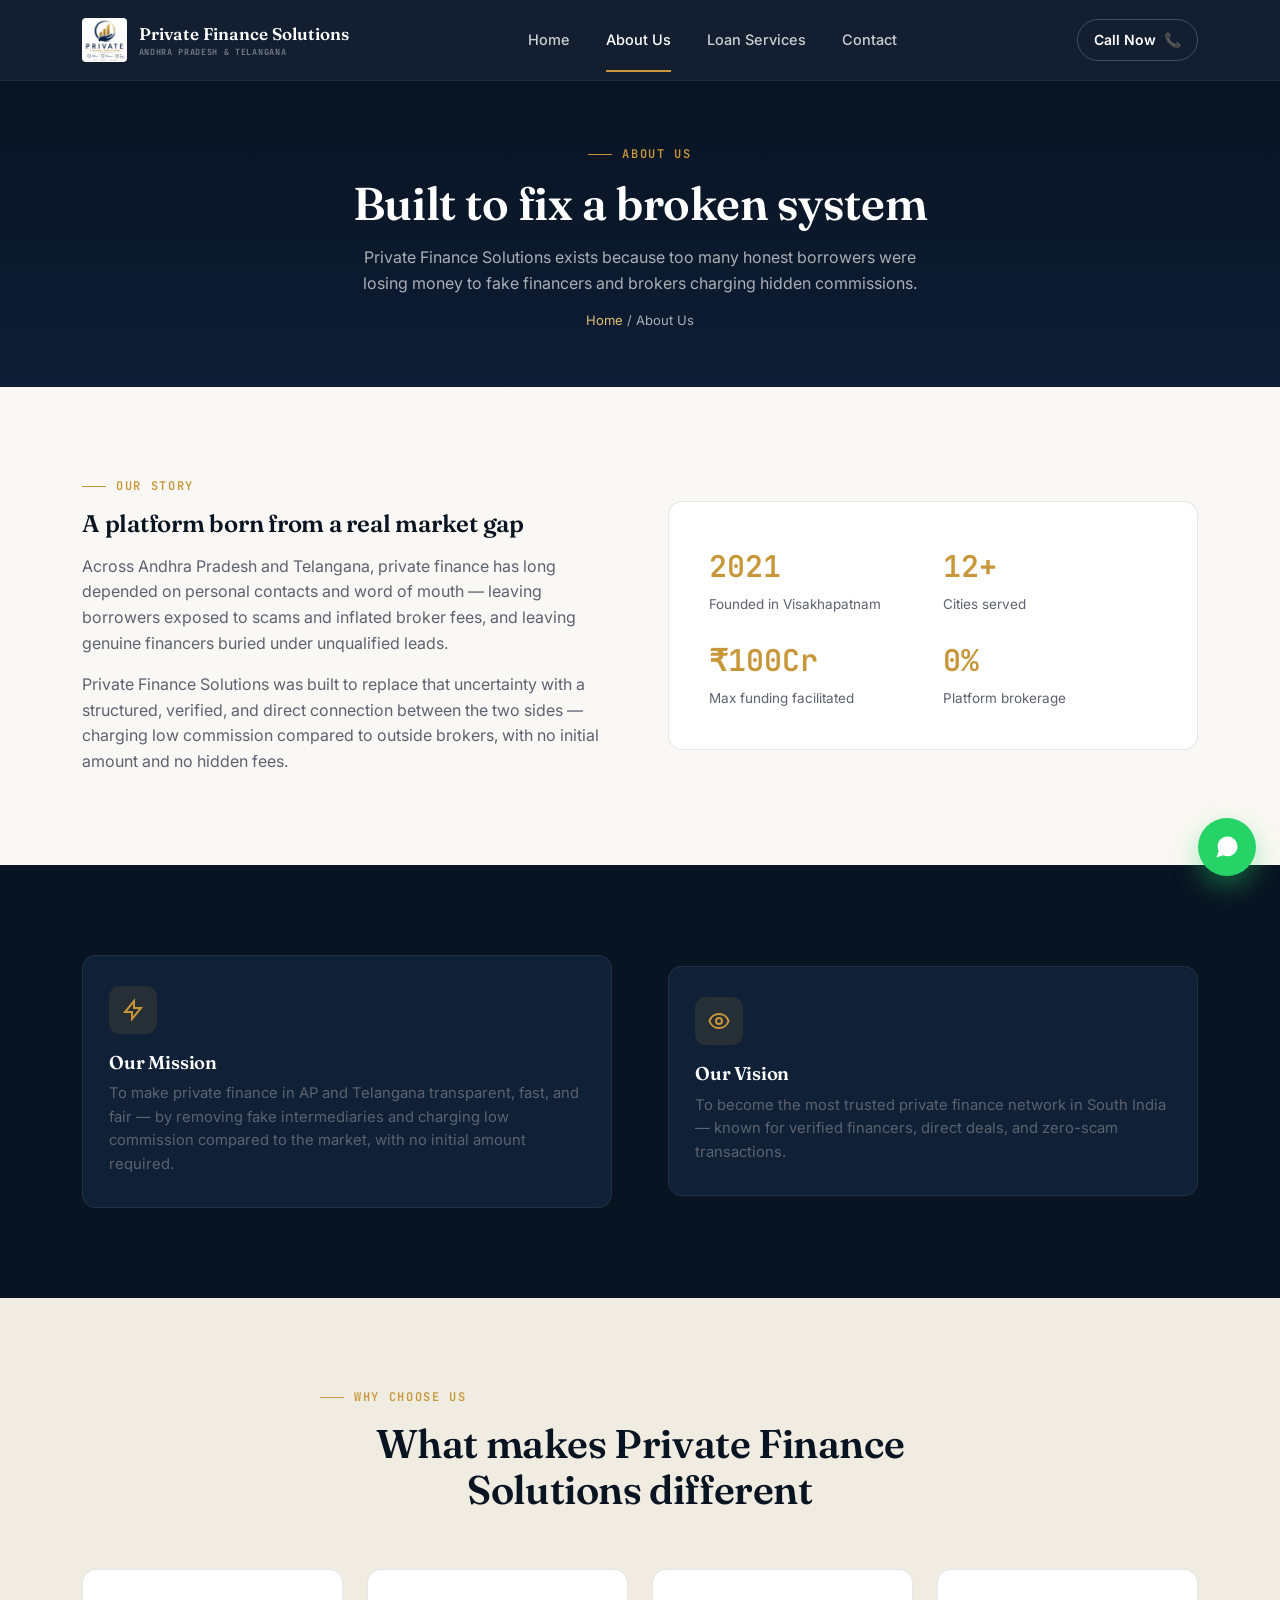
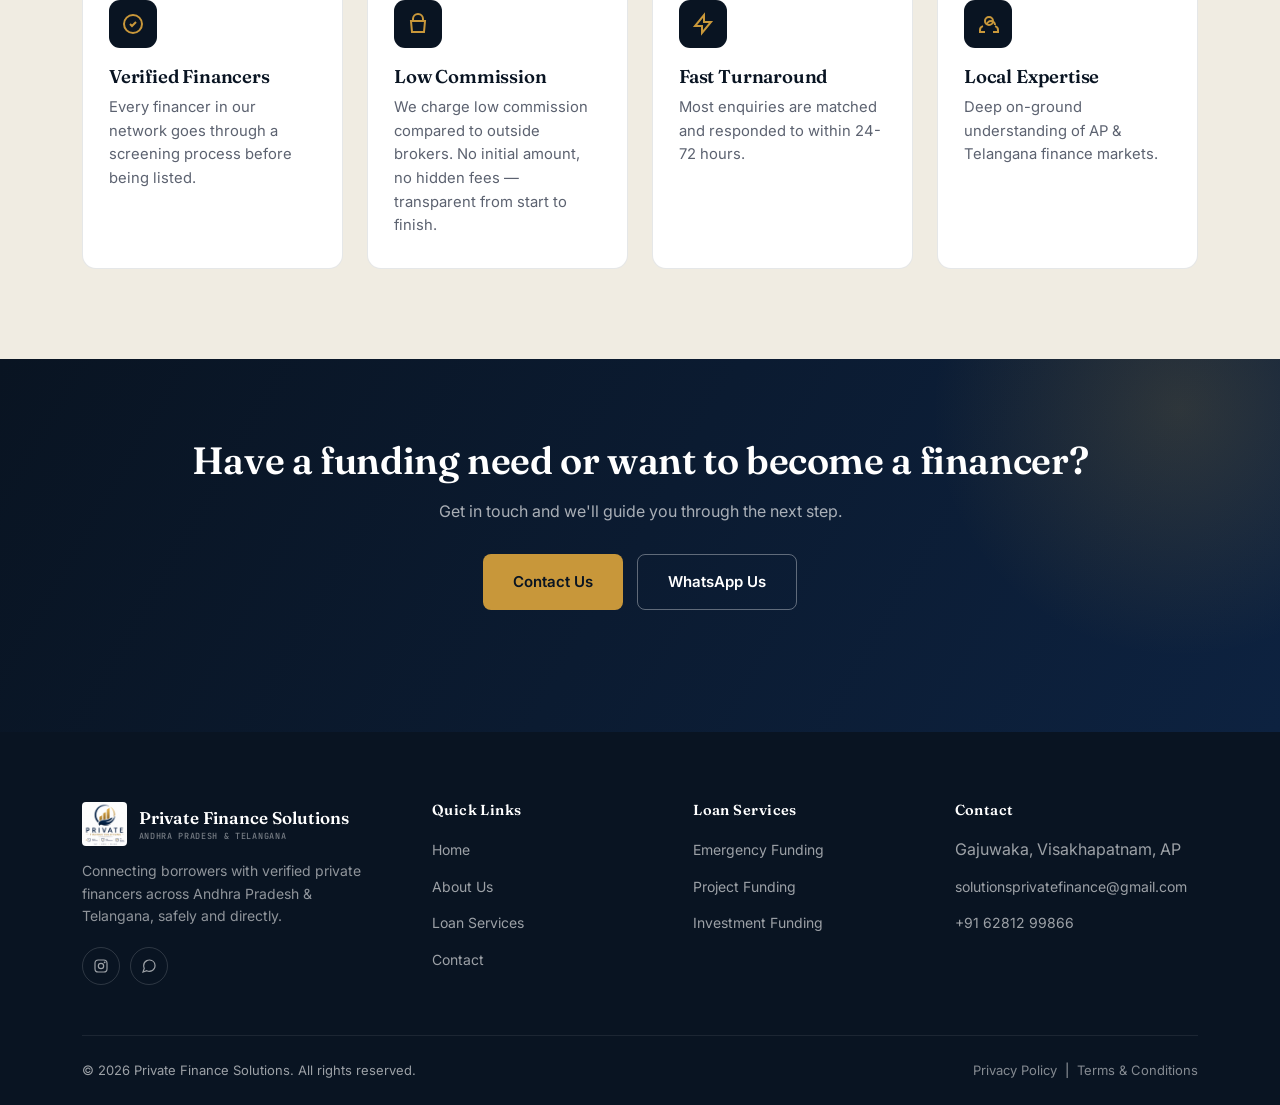
==== about.html @ b0c2c8c5 "Add files via upload" ====
<!DOCTYPE html>
<html lang="en">
<head>
<meta charset="UTF-8">
<meta name="viewport" content="width=device-width, initial-scale=1.0">
<title>About Us | Private Finance Solutions</title>
<meta name="description" content="Learn about Private Finance Solutions — our mission to build a transparent, direct private finance network across Andhra Pradesh and Telangana.">
<link rel="canonical" href="https://www.privatefinancesolutions.in/about.html">
<link rel="icon" type="image/svg+xml" href="favicon.svg">

<meta property="og:type" content="website">
<meta property="og:site_name" content="Private Finance Solutions">
<meta property="og:title" content="About Us | Private Finance Solutions">
<meta property="og:description" content="Our mission to build a transparent, direct private finance network across Andhra Pradesh and Telangana.">
<meta property="og:url" content="https://www.privatefinancesolutions.in/about.html">
<meta property="og:locale" content="en_IN">

<meta name="twitter:card" content="summary_large_image">
<meta name="twitter:title" content="About Us | Private Finance Solutions">
<meta name="twitter:description" content="Our mission to build a transparent, direct private finance network across Andhra Pradesh and Telangana.">

<link rel="stylesheet" href="style.css">
<script type="application/ld+json">
{
  "@context": "https://schema.org",
  "@type": "AboutPage",
  "name": "About Private Finance Solutions",
  "url": "https://www.privatefinancesolutions.in/about.html",
  "isPartOf": {"@type": "WebSite", "name": "Private Finance Solutions", "url": "https://www.privatefinancesolutions.in/index.html"}
}
</script>
</head>
<body>

<header>
  <div class="header-inner">
    <a href="index.html" class="logo"><img src="logo.png" alt="Private Finance Solutions Logo" class="logo-img"><span class="logo-text"><span class="logo-main">Private Finance Solutions</span><span class="logo-region">Andhra Pradesh &amp; Telangana</span></span></a>
    <nav class="main-nav">
      <a href="index.html">Home</a>
      <a href="about.html" class="active">About Us</a>
      <a href="services.html">Loan Services</a>
      <a href="contact.html">Contact</a>
    </nav>
    <div class="header-cta">
      <a href="#" class="btn-call" data-call><span>Call Now</span> 📞</a>
      <button class="menu-toggle" aria-label="Toggle menu">☰</button>
    </div>
  </div>
</header>

<section class="page-hero">
  <div class="container">
    <span class="eyebrow" style="justify-content:center;">About Us</span>
    <h1>Built to fix a broken system</h1>
    <p>Private Finance Solutions exists because too many honest borrowers were losing money to fake financers and brokers charging hidden commissions.</p>
    <p class="breadcrumb"><a href="index.html">Home</a> / About Us</p>
  </div>
</section>

<section>
  <div class="container split">
    <div class="reveal">
      <span class="eyebrow">Our Story</span>
      <h2 style="margin-top:14px;">A platform born from a real market gap</h2>
      <p style="color:var(--ink-soft); margin-top:16px; font-size:16px;">Across Andhra Pradesh and Telangana, private finance has long depended on personal contacts and word of mouth — leaving borrowers exposed to scams and inflated broker fees, and leaving genuine financers buried under unqualified leads.</p>
      <p style="color:var(--ink-soft); margin-top:16px; font-size:16px;">Private Finance Solutions was built to replace that uncertainty with a structured, verified, and direct connection between the two sides — charging low commission compared to outside brokers, with no initial amount and no hidden fees.</p>
    </div>
    <div class="card reveal" style="padding:40px;">
      <div class="grid-3" style="grid-template-columns:1fr 1fr; gap:20px;">
        <div><div style="font-family:'JetBrains Mono',monospace; font-size:30px; color:var(--gold); font-weight:600;">2021</div><div style="font-size:13.5px; color:var(--ink-soft); margin-top:4px;">Founded in Visakhapatnam</div></div>
        <div><div style="font-family:'JetBrains Mono',monospace; font-size:30px; color:var(--gold); font-weight:600;">12+</div><div style="font-size:13.5px; color:var(--ink-soft); margin-top:4px;">Cities served</div></div>
        <div><div style="font-family:'JetBrains Mono',monospace; font-size:30px; color:var(--gold); font-weight:600;">₹100Cr</div><div style="font-size:13.5px; color:var(--ink-soft); margin-top:4px;">Max funding facilitated</div></div>
        <div><div style="font-family:'JetBrains Mono',monospace; font-size:30px; color:var(--gold); font-weight:600;">0%</div><div style="font-size:13.5px; color:var(--ink-soft); margin-top:4px;">Platform brokerage</div></div>
      </div>
    </div>
  </div>
</section>

<section class="bg-navy">
  <div class="container">
    <div class="split">
      <div class="card-dark card reveal">
        <div class="icon"><svg fill="none" stroke="currentColor" stroke-width="2" viewBox="0 0 24 24"><path d="M13 10V3L4 14h7v7l9-11h-7z"/></svg></div>
        <h3>Our Mission</h3>
        <p>To make private finance in AP and Telangana transparent, fast, and fair — by removing fake intermediaries and charging low commission compared to the market, with no initial amount required.</p>
      </div>
      <div class="card-dark card reveal">
        <div class="icon"><svg fill="none" stroke="currentColor" stroke-width="2" viewBox="0 0 24 24"><path d="M15 12a3 3 0 11-6 0 3 3 0 016 0z"/><path d="M2.46 12C3.73 7.94 7.52 5 12 5s8.27 2.94 9.54 7c-1.27 4.06-5.06 7-9.54 7s-8.27-2.94-9.54-7z"/></svg></div>
        <h3>Our Vision</h3>
        <p>To become the most trusted private finance network in South India — known for verified financers, direct deals, and zero-scam transactions.</p>
      </div>
    </div>
  </div>
</section>

<section class="bg-dim">
  <div class="container">
    <div class="section-head center reveal">
      <span class="eyebrow">Why Choose Us</span>
      <h2>What makes Private Finance Solutions different</h2>
    </div>
    <div class="grid-4">
      <div class="card reveal">
        <div class="icon"><svg fill="none" stroke="currentColor" stroke-width="2" viewBox="0 0 24 24"><path d="M9 12l2 2 4-4m6 2a9 9 0 11-18 0 9 9 0 0118 0z"/></svg></div>
        <h3>Verified Financers</h3>
        <p>Every financer in our network goes through a screening process before being listed.</p>
      </div>
      <div class="card reveal">
        <div class="icon"><svg fill="none" stroke="currentColor" stroke-width="2" viewBox="0 0 24 24"><path d="M17 9V7a5 5 0 00-10 0v2M5 9h14l-1 11H6L5 9z"/></svg></div>
        <h3>Low Commission</h3>
        <p>We charge low commission compared to outside brokers. No initial amount, no hidden fees — transparent from start to finish.</p>
      </div>
      <div class="card reveal">
        <div class="icon"><svg fill="none" stroke="currentColor" stroke-width="2" viewBox="0 0 24 24"><path d="M13 10V3L4 14h7v7l9-11h-7z"/></svg></div>
        <h3>Fast Turnaround</h3>
        <p>Most enquiries are matched and responded to within 24-72 hours.</p>
      </div>
      <div class="card reveal">
        <div class="icon"><svg fill="none" stroke="currentColor" stroke-width="2" viewBox="0 0 24 24"><path d="M17 20h5v-2a4 4 0 00-3-3.87M9 20H4v-2a4 4 0 013-3.87m6-1.13a4 4 0 100-8 4 4 0 000 8zm6 0a4 4 0 10-8 0"/></svg></div>
        <h3>Local Expertise</h3>
        <p>Deep on-ground understanding of AP &amp; Telangana finance markets.</p>
      </div>
    </div>
  </div>
</section>

<section class="cta-band">
  <div class="container">
    <h2 class="reveal">Have a funding need or want to become a financer?</h2>
    <p class="reveal">Get in touch and we'll guide you through the next step.</p>
    <div class="hero-actions reveal">
      <a href="contact.html" class="btn btn-primary">Contact Us</a>
      <a href="#" class="btn btn-outline" data-whatsapp>WhatsApp Us</a>
    </div>
  </div>
</section>

<footer>
  <div class="container">
    <div class="footer-grid">
      <div class="footer-brand">
        <a href="index.html" class="logo"><img src="logo.png" alt="Private Finance Solutions Logo" class="logo-img"><span class="logo-text"><span class="logo-main">Private Finance Solutions</span><span class="logo-region">Andhra Pradesh &amp; Telangana</span></span></a>
        <p>Connecting borrowers with verified private financers across Andhra Pradesh &amp; Telangana, safely and directly.</p>
        <div class="social-row">
          <a href="https://www.instagram.com/private_finance_solutions" target="_blank" aria-label="Instagram"><svg fill="none" stroke="currentColor" stroke-width="1.8" viewBox="0 0 24 24"><rect x="3" y="3" width="18" height="18" rx="5"/><circle cx="12" cy="12" r="4"/><circle cx="17.5" cy="6.5" r="0.5" fill="currentColor"/></svg></a>
          <a href="#" data-whatsapp aria-label="WhatsApp"><svg fill="none" stroke="currentColor" stroke-width="1.8" viewBox="0 0 24 24"><path d="M21 11.5a8.38 8.38 0 01-.9 3.8 8.5 8.5 0 01-7.6 4.7 8.38 8.38 0 01-3.8-.9L3 21l1.9-5.7a8.38 8.38 0 01-.9-3.8 8.5 8.5 0 014.7-7.6 8.38 8.38 0 013.8-.9h.5a8.48 8.48 0 018 8v.5z"/></svg></a>
        </div>
      </div>
      <div>
        <h4>Quick Links</h4>
        <ul>
          <li><a href="index.html">Home</a></li>
          <li><a href="about.html">About Us</a></li>
          <li><a href="services.html">Loan Services</a></li>
          <li><a href="contact.html">Contact</a></li>
        </ul>
      </div>
      <div>
        <h4>Loan Services</h4>
        <ul>
          <li><a href="services.html#emergency">Emergency Funding</a></li>
          <li><a href="services.html#project">Project Funding</a></li>
          <li><a href="services.html#investment">Investment Funding</a></li>
        </ul>
      </div>
      <div>
        <h4>Contact</h4>
        <ul>
          <li>Gajuwaka, Visakhapatnam, AP</li>
          <li><a href="mailto:solutionsprivatefinance@gmail.com">solutionsprivatefinance@gmail.com</a></li>
          <li><a href="tel:+916281299866">+91 62812 99866</a></li>
        </ul>
      </div>
    </div>
    <div class="footer-bottom">
      <span>© 2026 Private Finance Solutions. All rights reserved.</span>
      <span><a href="#">Privacy Policy</a> &nbsp;|&nbsp; <a href="#">Terms &amp; Conditions</a></span>
    </div>
  </div>
</footer>

<a href="#" class="float-whatsapp" data-whatsapp aria-label="Chat on WhatsApp">
  <svg fill="currentColor" viewBox="0 0 24 24"><path d="M21 11.5a8.38 8.38 0 01-.9 3.8 8.5 8.5 0 01-7.6 4.7 8.38 8.38 0 01-3.8-.9L3 21l1.9-5.7a8.38 8.38 0 01-.9-3.8 8.5 8.5 0 014.7-7.6 8.38 8.38 0 013.8-.9h.5a8.48 8.48 0 018 8v.5z"/></svg>
</a>

<script src="script.js"></script>
</body>
</html>
---- style.css ----
@import url('https://fonts.googleapis.com/css2?family=Fraunces:opsz,wght@9..144,400;9..144,500;9..144,600;9..144,700&family=Inter:wght@400;500;600;700;800&family=JetBrains+Mono:wght@500;600&display=swap');

:root{
  --navy-deep:#091422;
  --navy:#102036;
  --navy-light:#1c3257;
  --gold:#c8973a;
  --gold-light:#e3c074;
  --gold-deep:#9c7427;
  --paper:#faf8f4;
  --paper-dim:#f0ece2;
  --ink:#161a22;
  --ink-soft:#5c6270;
  --whatsapp:#25d366;
  --line:rgba(9,20,34,0.1);
  --radius:14px;
}

*{box-sizing:border-box; margin:0; padding:0;}

html{scroll-behavior:smooth;}

body{
  font-family:'Inter', sans-serif;
  background:var(--paper);
  color:var(--ink);
  line-height:1.6;
  -webkit-font-smoothing:antialiased;
}

h1,h2,h3,h4{
  font-family:'Fraunces', serif;
  font-weight:600;
  line-height:1.15;
  color:var(--navy-deep);
  letter-spacing:-0.01em;
}

.eyebrow{
  font-family:'JetBrains Mono', monospace;
  font-size:12px;
  font-weight:600;
  letter-spacing:0.14em;
  text-transform:uppercase;
  color:var(--gold);
  display:flex;
  align-items:center;
  gap:10px;
}
.eyebrow::before{
  content:'';
  width:24px; height:1px;
  background:var(--gold);
}

a{color:inherit; text-decoration:none;}
ul{list-style:none;}
img{max-width:100%; display:block;}

.container{
  max-width:1180px;
  margin:0 auto;
  padding:0 32px;
}

@media (max-width:640px){
  .container{padding:0 20px;}
}

/* ===== HEADER ===== */
header{
  position:sticky; top:0; z-index:1000;
  background:rgba(10,22,40,0.96);
  backdrop-filter:blur(10px);
  border-bottom:1px solid rgba(255,255,255,0.06);
}
.header-inner{
  display:flex; align-items:center; justify-content:space-between;
  padding:18px 32px;
  max-width:1180px;
  margin:0 auto;
}
.logo{
  display:flex;
  align-items:center;
  gap:12px;
  text-decoration:none;
}
.logo img.logo-img{
  height:44px;
  width:auto;
  display:block;
  border-radius:4px;
  flex-shrink:0;
}
.logo-text{
  display:flex;
  flex-direction:column;
  line-height:1.25;
}
.logo-main{
  font-family:'Fraunces', serif;
  font-size:17px;
  font-weight:600;
  color:#fff;
  white-space:nowrap;
}
.logo-sub{
  font-family:'JetBrains Mono', monospace;
  font-size:9.5px;
  font-weight:600;
  letter-spacing:0.1em;
  text-transform:uppercase;
  color:var(--gold-light);
  margin-top:2px;
}
.logo-region{
  display:block;
  font-family:'JetBrains Mono', monospace;
  font-size:8.5px;
  font-weight:500;
  letter-spacing:0.08em;
  text-transform:uppercase;
  color:rgba(255,255,255,0.45);
  margin-top:3px;
  white-space:nowrap;
}
@media (max-width:480px){
  .logo-main{font-size:14px;}
  .logo-region{display:none;}
  .logo img.logo-img{height:36px;}
}
.logo .mark{
  width:44px; height:44px;
  flex-shrink:0;
  border-radius:50%;
  background:linear-gradient(145deg, var(--gold-light), var(--gold) 60%, var(--gold-deep));
  box-shadow:0 2px 8px rgba(200,155,60,0.35), inset 0 1px 1px rgba(255,255,255,0.4);
  display:flex; align-items:center; justify-content:center;
  position:relative;
}
.logo .mark svg{
  width:22px; height:22px;
  color:var(--navy-deep);
}
nav.main-nav{
  display:flex; align-items:center; gap:36px;
}
nav.main-nav a{
  color:rgba(255,255,255,0.78);
  font-size:14.5px;
  font-weight:500;
  transition:color .2s;
  position:relative;
}
nav.main-nav a:hover, nav.main-nav a.active{color:#fff;}
nav.main-nav a.active::after{
  content:'';
  position:absolute; left:0; right:0; bottom:-20px;
  height:2px; background:var(--gold);
}
.header-cta{
  display:flex; align-items:center; gap:14px;
}
.btn-call{
  display:flex; align-items:center; gap:8px;
  color:#fff; font-size:14px; font-weight:600;
  border:1px solid rgba(255,255,255,0.2);
  padding:9px 16px; border-radius:30px;
  transition:.2s;
}
.btn-call:hover{border-color:var(--gold); color:var(--gold);}

.menu-toggle{
  display:none;
  background:none; border:none; color:#fff;
  font-size:26px; cursor:pointer;
}

@media (max-width:900px){
  nav.main-nav{
    position:fixed; top:71px; left:0; right:0;
    background:var(--navy-deep);
    flex-direction:column;
    align-items:flex-start;
    padding:24px 32px;
    gap:20px;
    transform:translateY(-150%);
    transition:transform .3s ease;
    border-bottom:1px solid rgba(255,255,255,0.08);
  }
  nav.main-nav.open{transform:translateY(0);}
  nav.main-nav a.active::after{display:none;}
  .header-cta .btn-call span{display:none;}
  .menu-toggle{display:block;}
}

@media (max-width:380px){
  .logo-main{font-size:16px;}
  .logo-sub{font-size:8.5px;}
}

/* ===== BUTTONS ===== */
.btn{
  display:inline-flex; align-items:center; justify-content:center; gap:8px;
  padding:15px 30px;
  font-size:15px; font-weight:600;
  border-radius:8px;
  border:none;
  cursor:pointer;
  transition:.25s;
  font-family:'Inter', sans-serif;
}
.btn-primary{
  background:var(--gold);
  color:var(--navy-deep);
}
.btn-primary:hover{background:var(--gold-light); transform:translateY(-2px); box-shadow:0 10px 24px rgba(200,155,60,0.3);}
.btn-outline{
  background:transparent;
  border:1.5px solid rgba(255,255,255,0.35);
  color:#fff;
}
.btn-outline:hover{border-color:#fff; background:rgba(255,255,255,0.06);}
.btn-dark{
  background:var(--navy-deep);
  color:#fff;
}
.btn-dark:hover{background:var(--navy);}
.btn-whatsapp{
  background:var(--whatsapp);
  color:#fff;
}
.btn-whatsapp:hover{background:#1fb858;}
.btn-block{width:100%;}

/* ===== HERO ===== */
.hero{
  background:
    radial-gradient(circle at 85% 20%, rgba(200,155,60,0.14), transparent 45%),
    linear-gradient(180deg, var(--navy-deep) 0%, #0d1d35 100%);
  color:#fff;
  padding:90px 0 70px;
  position:relative;
  overflow:hidden;
}
.hero::after{
  content:'';
  position:absolute; inset:0;
  background-image:
    linear-gradient(rgba(255,255,255,0.025) 1px, transparent 1px),
    linear-gradient(90deg, rgba(255,255,255,0.025) 1px, transparent 1px);
  background-size:60px 60px;
  pointer-events:none;
}
.hero-grid{
  display:grid;
  grid-template-columns:1.15fr 0.85fr;
  gap:50px;
  align-items:center;
  position:relative; z-index:1;
}
.hero h1{
  color:#fff;
  font-size:clamp(36px,4.6vw,58px);
  margin:18px 0 20px;
}
.hero h1 em{
  font-style:italic;
  color:var(--gold-light);
}
.hero p.lead{
  font-size:18px;
  color:rgba(255,255,255,0.72);
  max-width:540px;
  margin-bottom:34px;
}
.hero-actions{display:flex; gap:14px; flex-wrap:wrap; margin-bottom:42px;}
.hero-trust{
  display:flex; gap:28px; flex-wrap:wrap;
  padding-top:28px;
  border-top:1px solid rgba(255,255,255,0.1);
}
.hero-trust .item{display:flex; align-items:center; gap:9px; font-size:14px; color:rgba(255,255,255,0.65);}
.hero-trust svg{width:18px; height:18px; flex-shrink:0; color:var(--gold);}

/* funding range card */
.fund-card{
  background:rgba(255,255,255,0.04);
  border:1px solid rgba(255,255,255,0.1);
  border-radius:18px;
  padding:36px 32px;
  backdrop-filter:blur(6px);
}
.fund-card .label{
  font-family:'JetBrains Mono', monospace;
  font-size:12px; letter-spacing:0.1em; text-transform:uppercase;
  color:rgba(255,255,255,0.5);
  margin-bottom:18px;
}
.fund-range{
  display:flex; align-items:baseline; justify-content:space-between;
  margin-bottom:8px;
}
.fund-range .num{
  font-family:'JetBrains Mono', monospace;
  font-weight:600;
  font-size:30px;
  color:#fff;
}
.fund-range .num.to{color:var(--gold-light); font-size:36px;}
.fund-bar{
  height:6px; border-radius:3px;
  background:rgba(255,255,255,0.1);
  margin:18px 0 26px;
  overflow:hidden;
}
.fund-bar i{
  display:block; height:100%; width:100%;
  background:linear-gradient(90deg, var(--gold), var(--gold-light));
  border-radius:3px;
}
.fund-stats{display:grid; grid-template-columns:1fr 1fr; gap:18px;}
.fund-stats div{
  border-top:1px solid rgba(255,255,255,0.1);
  padding-top:14px;
}
.fund-stats .n{font-family:'JetBrains Mono', monospace; font-size:22px; font-weight:600; color:#fff;}
.fund-stats .l{font-size:12.5px; color:rgba(255,255,255,0.5); margin-top:2px;}

@media (max-width:900px){
  .hero-grid{grid-template-columns:1fr;}
}

/* ===== SECTION GENERIC ===== */
section{padding:90px 0;}
.section-head{max-width:640px; margin-bottom:56px;}
.section-head.center{margin-left:auto; margin-right:auto; text-align:center;}
.section-head h2{font-size:clamp(28px,3.4vw,40px); margin-top:14px;}
.section-head p{color:var(--ink-soft); font-size:16.5px; margin-top:14px;}

.bg-navy{background:var(--navy-deep); color:#fff;}
.bg-navy h2, .bg-navy h3, .bg-navy h4{color:#fff;}
.bg-dim{background:var(--paper-dim);}

/* ===== PROBLEM/BENEFITS GRID ===== */
.grid-3{display:grid; grid-template-columns:repeat(3,1fr); gap:26px;}
.grid-4{display:grid; grid-template-columns:repeat(4,1fr); gap:24px;}
@media (max-width:900px){.grid-3, .grid-4{grid-template-columns:1fr 1fr;}}
@media (max-width:600px){.grid-3, .grid-4{grid-template-columns:1fr;}}

.card{
  background:#fff;
  border:1px solid var(--line);
  border-radius:var(--radius);
  padding:30px 26px;
  transition:.3s;
}
.card:hover{
  transform:translateY(-5px);
  box-shadow:0 20px 40px rgba(10,22,40,0.08);
  border-color:rgba(200,155,60,0.4);
}
.card .icon{
  width:48px; height:48px;
  border-radius:11px;
  background:var(--navy-deep);
  color:var(--gold);
  display:flex; align-items:center; justify-content:center;
  margin-bottom:18px;
}
.card .icon svg{width:24px; height:24px;}
.card h3{font-size:18.5px; margin-bottom:9px;}
.card p{color:var(--ink-soft); font-size:14.8px;}

/* dark variant card */
.card-dark{
  background:var(--navy);
  border:1px solid rgba(255,255,255,0.07);
  color:rgba(255,255,255,0.78);
}
.card-dark h3{color:#fff;}
.card-dark .icon{background:rgba(200,155,60,0.12); color:var(--gold);}

/* ===== PROCESS TIMELINE (real sequence -> numbers justified) ===== */
.process-track{
  display:grid;
  grid-template-columns:repeat(4,1fr);
  gap:0;
  position:relative;
  counter-reset:step;
}
.process-track::before{
  content:'';
  position:absolute; top:26px; left:6%; right:6%;
  height:1px;
  background:repeating-linear-gradient(90deg, var(--line) 0 8px, transparent 8px 16px);
  z-index:0;
}
.process-step{position:relative; z-index:1; padding:0 16px; text-align:left;}
.process-step .step-num{
  width:52px; height:52px;
  border-radius:50%;
  background:#fff;
  border:1.5px solid var(--navy-deep);
  color:var(--navy-deep);
  font-family:'JetBrains Mono', monospace;
  font-weight:600; font-size:16px;
  display:flex; align-items:center; justify-content:center;
  margin-bottom:20px;
}
.process-step h4{font-size:16.5px; margin-bottom:8px;}
.process-step p{font-size:14px; color:var(--ink-soft);}
@media (max-width:900px){
  .process-track{grid-template-columns:1fr 1fr; gap:36px 20px;}
  .process-track::before{display:none;}
}
@media (max-width:560px){.process-track{grid-template-columns:1fr;}}

/* ===== TESTIMONIALS ===== */
.testi-track{display:grid; grid-template-columns:repeat(3,1fr); gap:24px;}
@media (max-width:900px){.testi-track{grid-template-columns:1fr 1fr;}}
@media (max-width:640px){.testi-track{grid-template-columns:1fr;}}
.testi-card{
  background:#fff; border:1px solid var(--line); border-radius:var(--radius);
  padding:28px;
}
.testi-card .quote-mark{font-family:'Fraunces', serif; font-size:42px; color:var(--gold); line-height:1; margin-bottom:6px;}
.testi-card p.body{font-size:15px; color:var(--ink); margin-bottom:20px;}
.testi-person{display:flex; align-items:center; gap:12px;}
.avatar{
  width:42px; height:42px; border-radius:50%;
  background:var(--navy-deep); color:var(--gold);
  display:flex; align-items:center; justify-content:center;
  font-family:'JetBrains Mono', monospace; font-weight:600; font-size:14px;
}
.testi-person .name{font-weight:700; font-size:14.5px;}
.testi-person .loc{font-size:12.5px; color:var(--ink-soft);}

/* ===== STATS STRIP ===== */
.stats-strip{
  background:var(--navy-deep);
  padding:48px 0;
}
.stats-grid{display:grid; grid-template-columns:repeat(4,1fr); gap:30px; text-align:center;}
.stats-grid .n{font-family:'JetBrains Mono', monospace; font-size:34px; font-weight:600; color:var(--gold-light);}
.stats-grid .l{font-size:13.5px; color:rgba(255,255,255,0.6); margin-top:6px;}
@media (max-width:700px){.stats-grid{grid-template-columns:1fr 1fr; gap:30px 20px;}}

/* ===== FAQ ===== */
.faq-list{max-width:760px; margin:0 auto;}
.faq-item{border-bottom:1px solid var(--line);}
.faq-q{
  display:flex; justify-content:space-between; align-items:center;
  padding:22px 4px;
  cursor:pointer;
  font-weight:600; font-size:16px;
  color:var(--navy-deep);
}
.faq-q .plus{
  font-family:'JetBrains Mono', monospace;
  font-size:20px; color:var(--gold); transition:.3s; flex-shrink:0; margin-left:16px;
}
.faq-item.open .plus{transform:rotate(135deg);}
.faq-a{
  max-height:0; overflow:hidden; transition:max-height .3s ease;
  font-size:14.8px; color:var(--ink-soft); padding:0 4px;
}
.faq-item.open .faq-a{padding-bottom:20px;}

/* ===== FORMS ===== */
.form-card{
  background:#fff;
  border:1px solid var(--line);
  border-radius:18px;
  padding:38px;
  box-shadow:0 24px 60px rgba(10,22,40,0.07);
}
.form-row{display:grid; grid-template-columns:1fr 1fr; gap:16px;}
@media (max-width:560px){.form-row{grid-template-columns:1fr;}}
.field{margin-bottom:16px;}
.field label{
  display:block; font-size:13px; font-weight:600;
  margin-bottom:7px; color:var(--navy-deep);
}
.field input, .field select, .field textarea{
  width:100%; padding:12px 14px;
  border:1.5px solid var(--line);
  border-radius:8px;
  font-family:'Inter', sans-serif;
  font-size:14.5px;
  background:var(--paper);
  transition:.2s;
}
.field input:focus, .field select:focus, .field textarea:focus{
  outline:none; border-color:var(--gold); background:#fff;
  box-shadow:0 0 0 4px rgba(200,155,60,0.12);
}
.field textarea{resize:vertical; min-height:90px;}

/* ===== CONTACT CARDS ===== */
.contact-grid{display:grid; grid-template-columns:0.85fr 1.15fr; gap:40px; align-items:start;}
@media (max-width:900px){.contact-grid{grid-template-columns:1fr;}}
.contact-method{
  display:flex; gap:16px; align-items:flex-start;
  padding:20px 0;
  border-bottom:1px solid rgba(255,255,255,0.08);
}
.contact-method .icon{
  width:42px; height:42px; border-radius:10px;
  background:rgba(200,155,60,0.12); color:var(--gold);
  display:flex; align-items:center; justify-content:center; flex-shrink:0;
}
.contact-method .icon svg{width:20px; height:20px;}
.contact-method h4{color:#fff; font-size:15px; margin-bottom:4px;}
.contact-method p, .contact-method a{color:rgba(255,255,255,0.65); font-size:14.5px;}
.contact-method a:hover{color:var(--gold-light);}

.map-wrap{border-radius:16px; overflow:hidden; border:1px solid var(--line); height:340px;}
.map-wrap iframe{width:100%; height:100%; border:0;}

/* ===== CTA BAND ===== */
.cta-band{
  background:linear-gradient(120deg, var(--navy-deep), #0d2240);
  color:#fff; text-align:center;
  padding:80px 0;
  position:relative;
  overflow:hidden;
}
.cta-band::before{
  content:'';
  position:absolute; width:500px; height:500px; border-radius:50%;
  background:radial-gradient(circle, rgba(200,155,60,0.18), transparent 70%);
  top:-200px; right:-150px;
}
.cta-band h2{color:#fff; font-size:clamp(26px,3.6vw,38px); margin-bottom:16px; position:relative;}
.cta-band p{color:rgba(255,255,255,0.65); max-width:480px; margin:0 auto 30px; position:relative;}
.cta-band .hero-actions{justify-content:center; position:relative;}

/* ===== FOOTER ===== */
footer{background:var(--navy-deep); color:rgba(255,255,255,0.6); padding-top:70px;}
.footer-grid{
  display:grid; grid-template-columns:1.4fr 1fr 1fr 1.1fr; gap:40px;
  padding-bottom:50px;
  border-bottom:1px solid rgba(255,255,255,0.08);
}
@media (max-width:900px){.footer-grid{grid-template-columns:1fr 1fr; gap:36px 24px;}}
@media (max-width:560px){.footer-grid{grid-template-columns:1fr;}}
.footer-grid h4{color:#fff; font-size:14.5px; margin-bottom:18px; letter-spacing:0.03em;}
.footer-grid ul li{margin-bottom:11px;}
.footer-grid ul a{font-size:14px; color:rgba(255,255,255,0.6); transition:.2s;}
.footer-grid ul a:hover{color:var(--gold-light);}
.footer-brand p{font-size:14px; max-width:280px; margin:14px 0 20px; color:rgba(255,255,255,0.55);}
.social-row{display:flex; gap:10px;}
.social-row a{
  width:38px; height:38px; border-radius:50%;
  border:1px solid rgba(255,255,255,0.15);
  display:flex; align-items:center; justify-content:center;
  transition:.2s;
}
.social-row a:hover{border-color:var(--gold); color:var(--gold);}
.social-row svg{width:16px; height:16px;}
.footer-bottom{
  display:flex; justify-content:space-between; align-items:center;
  padding:24px 0; font-size:13px; flex-wrap:wrap; gap:10px;
}
.footer-bottom a{color:rgba(255,255,255,0.5);}
.footer-bottom a:hover{color:var(--gold-light);}

/* ===== FLOATING WHATSAPP ===== */
.float-whatsapp{
  position:fixed; bottom:24px; right:24px; z-index:999;
  width:58px; height:58px; border-radius:50%;
  background:var(--whatsapp); color:#fff;
  display:flex; align-items:center; justify-content:center;
  box-shadow:0 10px 26px rgba(37,211,102,0.4);
  animation:pulse 2.4s infinite;
}
.float-whatsapp svg{width:28px; height:28px;}
@keyframes pulse{
  0%{box-shadow:0 0 0 0 rgba(37,211,102,0.45);}
  70%{box-shadow:0 0 0 14px rgba(37,211,102,0);}
  100%{box-shadow:0 0 0 0 rgba(37,211,102,0);}
}

/* ===== PAGE HERO (inner pages) ===== */
.page-hero{
  background:linear-gradient(180deg, var(--navy-deep), #0d1d35);
  color:#fff; padding:64px 0 56px; text-align:center;
}
.page-hero h1{color:#fff; font-size:clamp(32px,4vw,46px); margin-top:14px;}
.page-hero p{color:rgba(255,255,255,0.65); max-width:560px; margin:14px auto 0;}
.breadcrumb{font-size:13px; color:rgba(255,255,255,0.45); margin-top:18px;}
.breadcrumb a{color:var(--gold-light);}

/* fade-in on scroll */
.reveal{opacity:0; transform:translateY(18px); transition:opacity .6s ease, transform .6s ease;}
.reveal.in{opacity:1; transform:translateY(0);}

/* misc */
.split{display:grid; grid-template-columns:1fr 1fr; gap:56px; align-items:center;}
@media (max-width:900px){.split{grid-template-columns:1fr;}}

/* ===== FORM TABS ===== */
.form-tabs{
  display:flex; justify-content:center; gap:10px;
  max-width:420px; margin:0 auto;
  background:#fff; border:1px solid var(--line); border-radius:30px;
  padding:6px;
}
.tab-btn{
  flex:1;
  background:none; border:none; cursor:pointer;
  padding:12px 18px;
  font-family:'Inter', sans-serif;
  font-size:14px; font-weight:600;
  color:var(--ink-soft);
  border-radius:24px;
  transition:.25s;
}
.tab-btn.active{
  background:var(--navy-deep);
  color:#fff;
}
.tab-btn:hover:not(.active){color:var(--navy-deep);}
.tag-pill{
  display:inline-flex; align-items:center; gap:8px;
  background:rgba(200,155,60,0.1); color:var(--gold);
  border:1px solid rgba(200,155,60,0.3);
  padding:6px 14px; border-radius:30px;
  font-size:12.5px; font-weight:600;
}
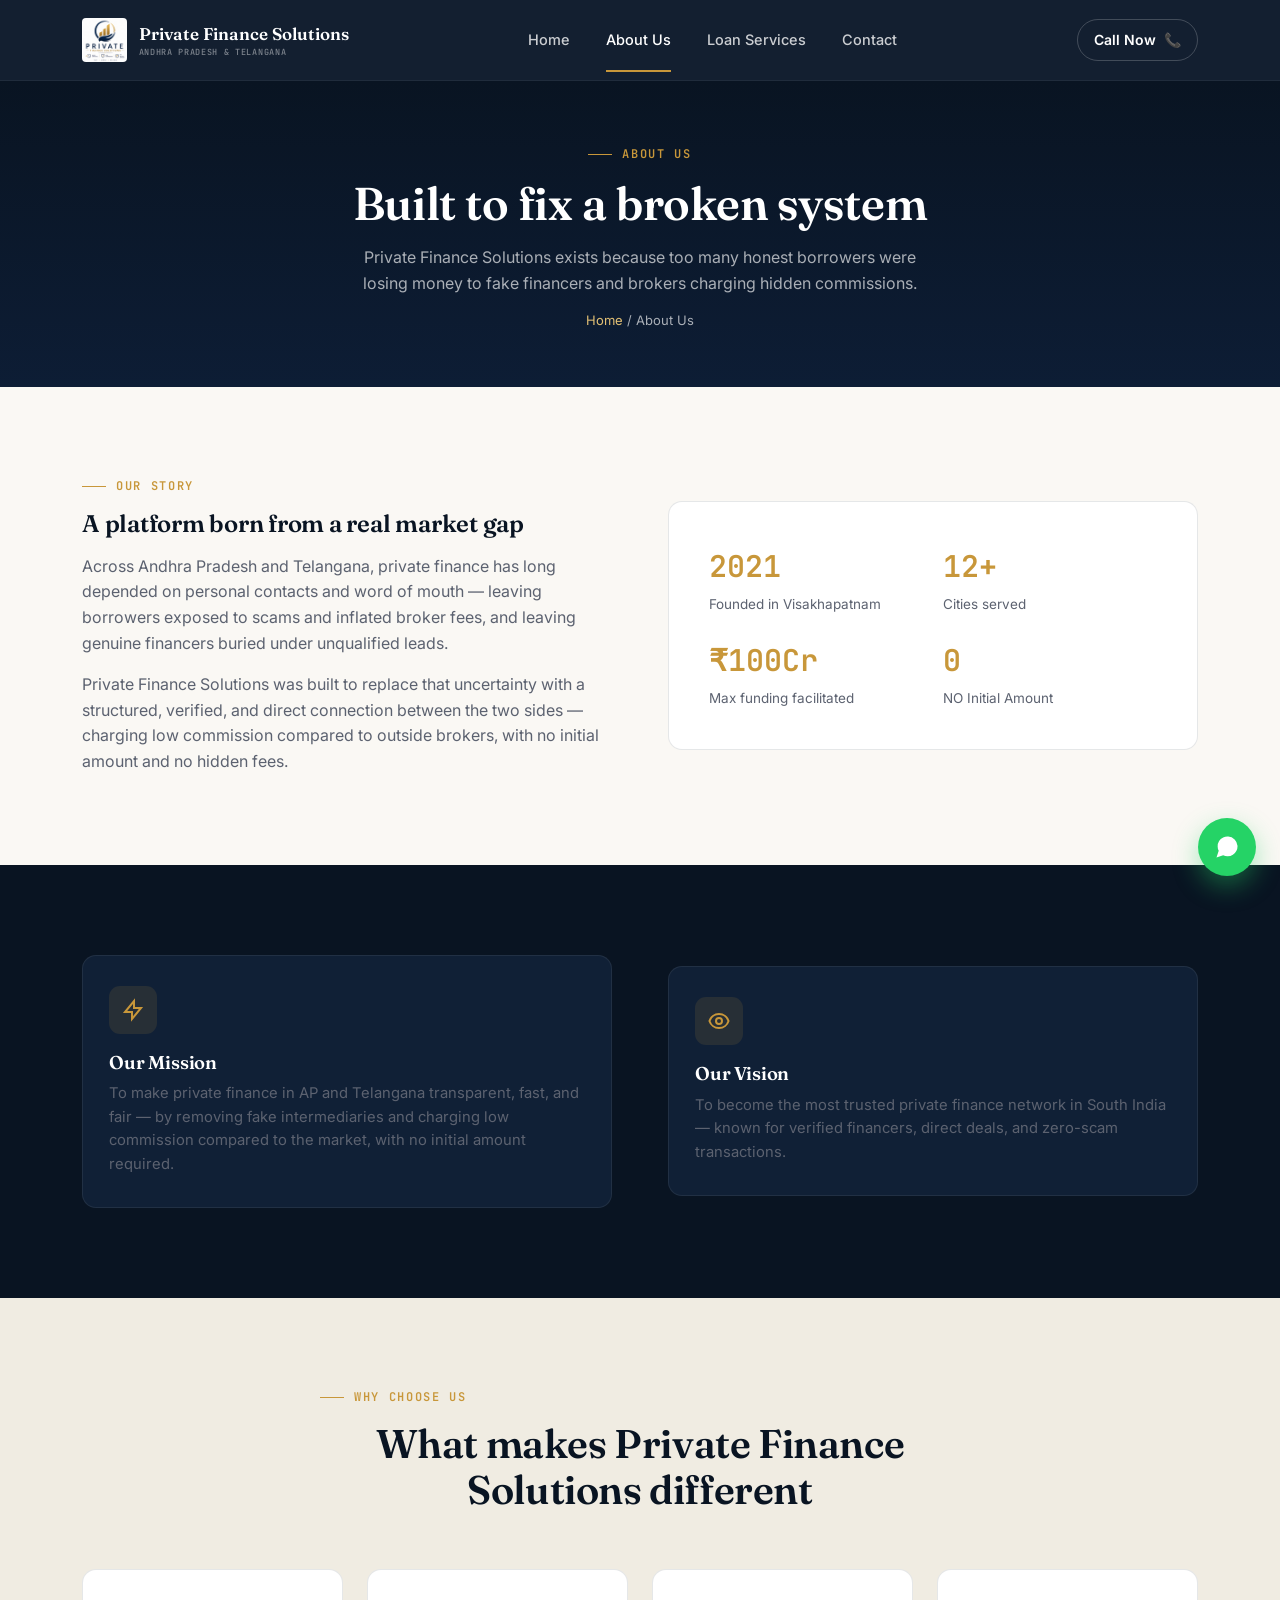
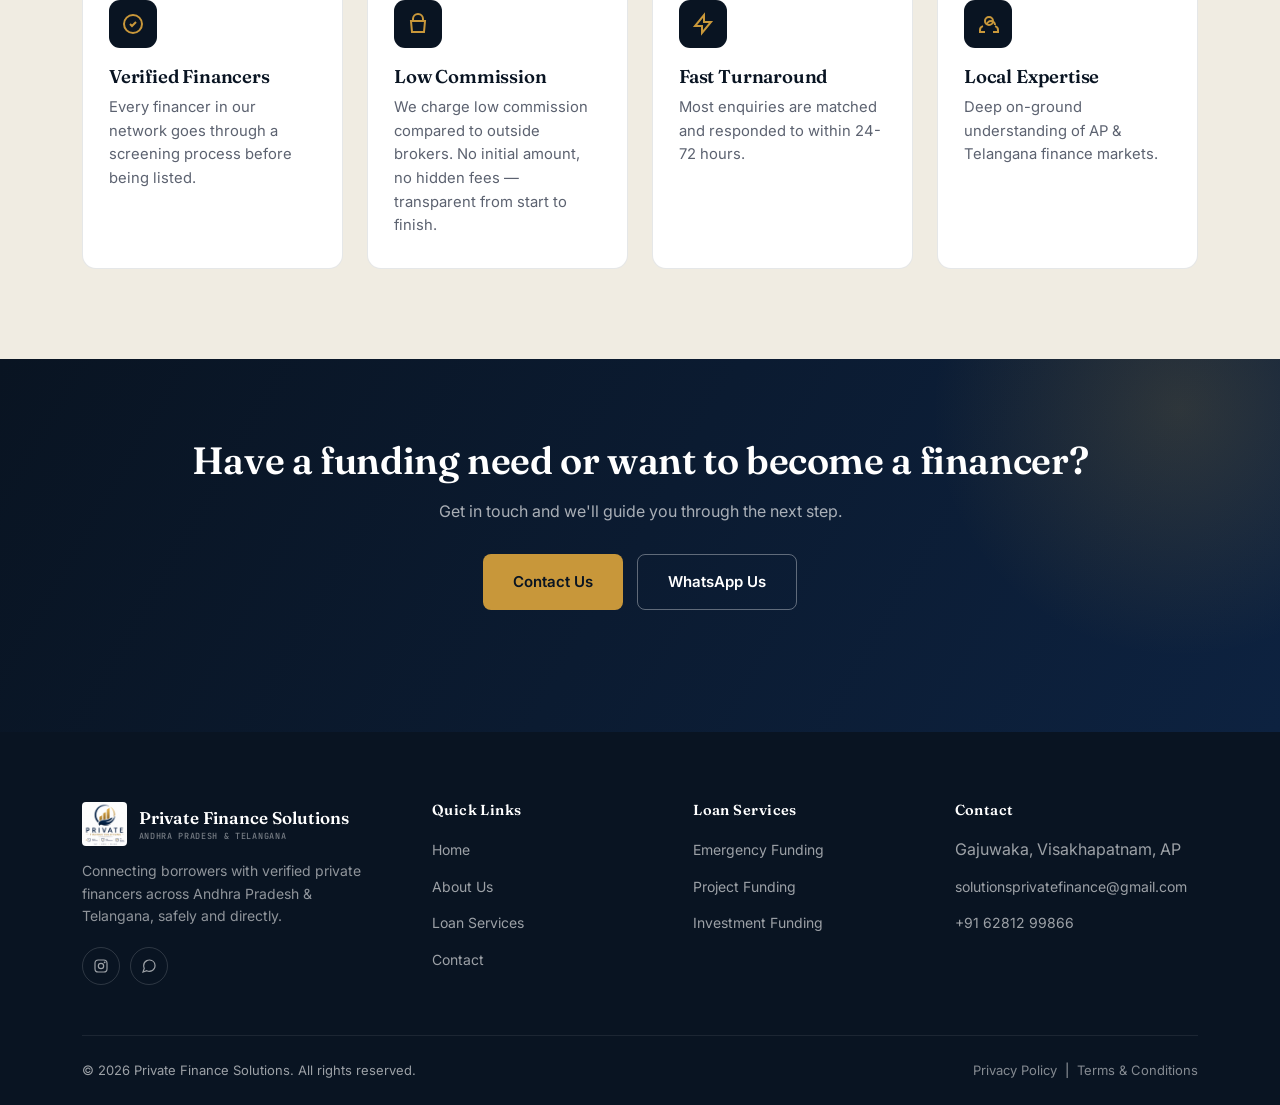
==== commit 545b8730: "Update about.html" ====
--- a/about.html
+++ b/about.html
@@ -70,7 +70,7 @@
         <div><div style="font-family:'JetBrains Mono',monospace; font-size:30px; color:var(--gold); font-weight:600;">2021</div><div style="font-size:13.5px; color:var(--ink-soft); margin-top:4px;">Founded in Visakhapatnam</div></div>
         <div><div style="font-family:'JetBrains Mono',monospace; font-size:30px; color:var(--gold); font-weight:600;">12+</div><div style="font-size:13.5px; color:var(--ink-soft); margin-top:4px;">Cities served</div></div>
         <div><div style="font-family:'JetBrains Mono',monospace; font-size:30px; color:var(--gold); font-weight:600;">₹100Cr</div><div style="font-size:13.5px; color:var(--ink-soft); margin-top:4px;">Max funding facilitated</div></div>
-        <div><div style="font-family:'JetBrains Mono',monospace; font-size:30px; color:var(--gold); font-weight:600;">0%</div><div style="font-size:13.5px; color:var(--ink-soft); margin-top:4px;">Platform brokerage</div></div>
+        <div><div style="font-family:'JetBrains Mono',monospace; font-size:30px; color:var(--gold); font-weight:600;">0</div><div style="font-size:13.5px; color:var(--ink-soft); margin-top:4px;">NO Initial Amount</div></div>
       </div>
     </div>
   </div>
